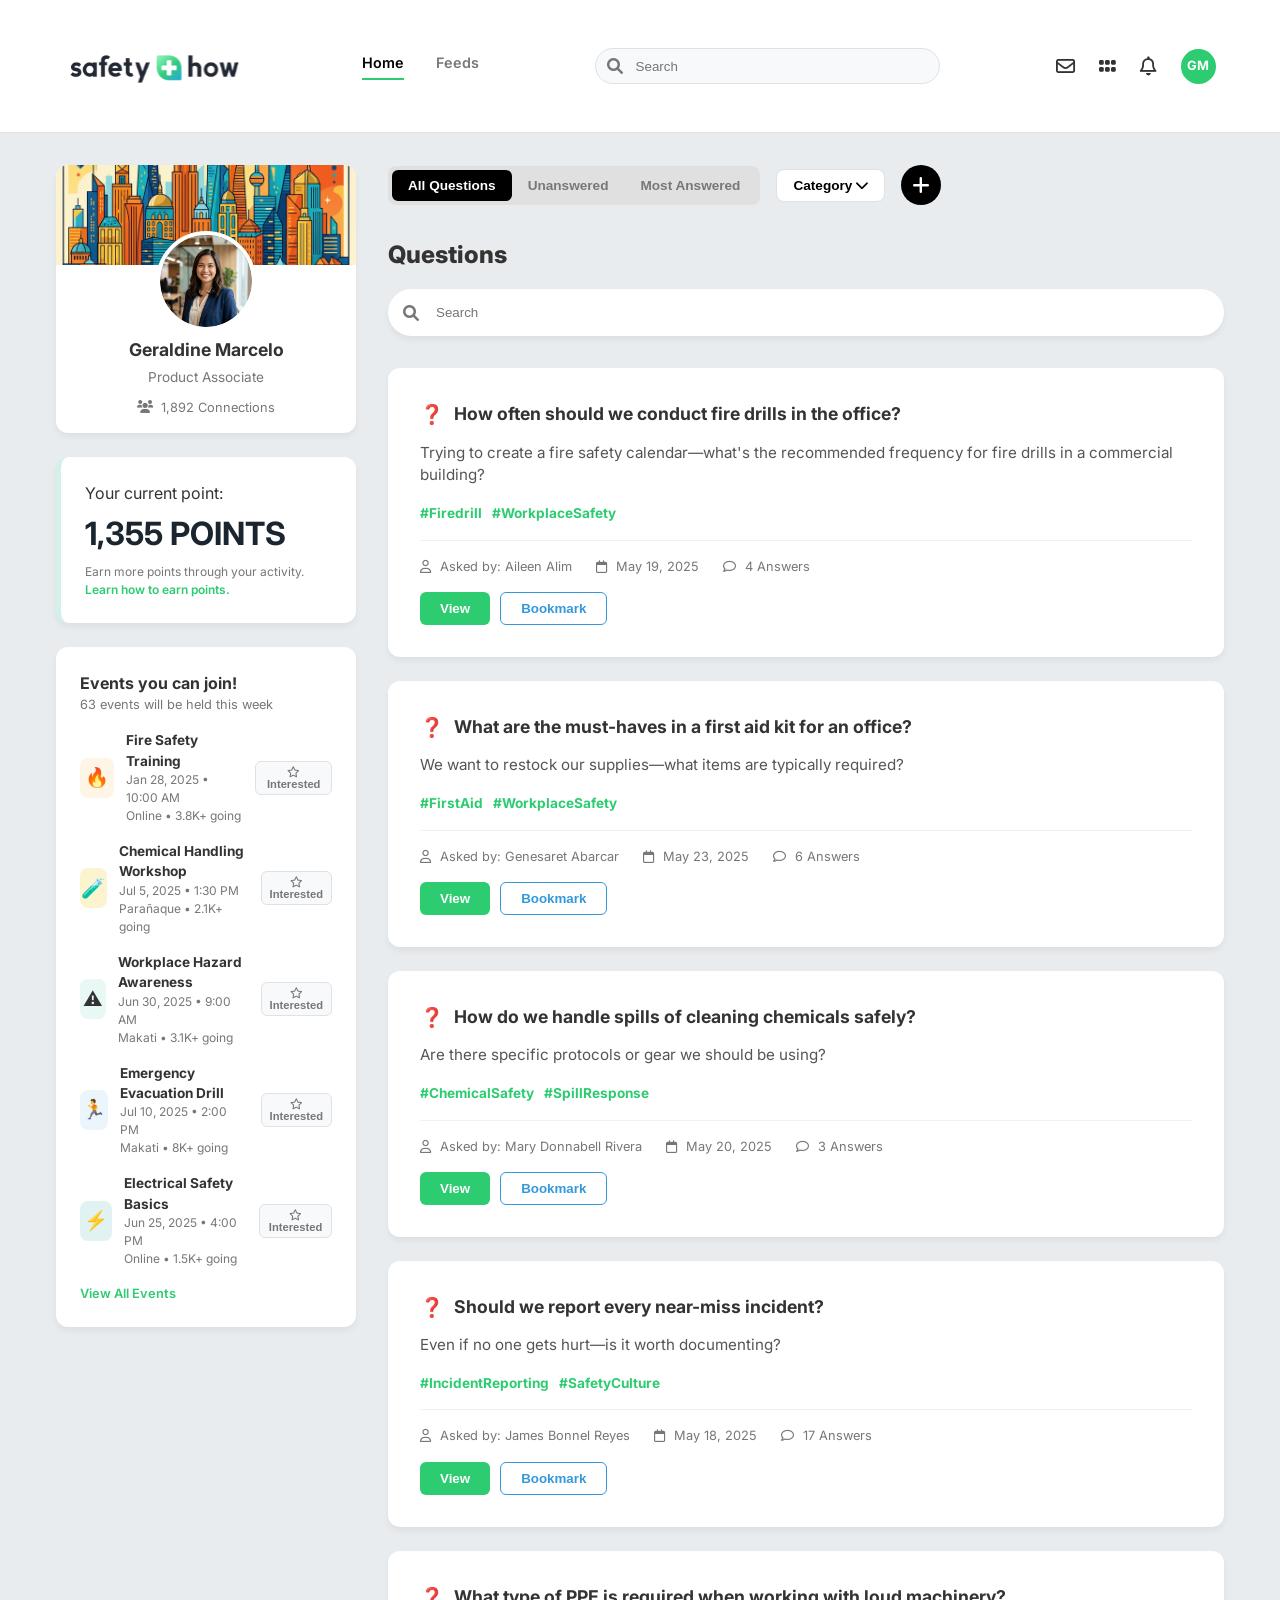
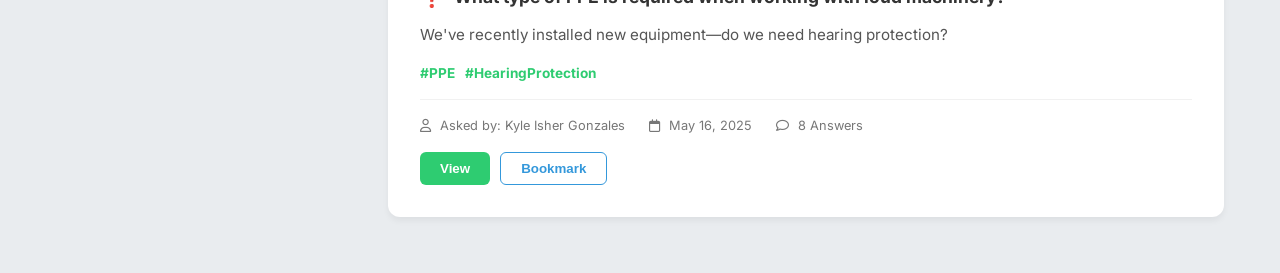
==== index.html @ f2df4d8f "Initial commit: Recreated forum front-end" ====
<!DOCTYPE html>
<html lang="en">

<head>
    <meta charset="UTF-8">
    <meta name="viewport" content="width=device-width, initial-scale=1.0">
    <title>SafetyHow - Community Forum</title>
    <link rel="stylesheet" href="style.css">
    <link href="https://fonts.googleapis.com/css2?family=Inter:wght@400;500;600;700&display=swap" rel="stylesheet">
    <link rel="stylesheet" href="https://cdnjs.cloudflare.com/ajax/libs/font-awesome/6.0.0/css/all.min.css">
</head>

<body>
    <header class="navbar">
        <div class="logo">
            <svg width="182" height="100" viewBox="0 0 182 100" fill="none" xmlns="http://www.w3.org/2000/svg"
                xmlns:xlink="http://www.w3.org/1999/xlink">
                <rect width="181.311" height="100" fill="url(#pattern0_214_4274)" />
                <defs>
                    <pattern id="pattern0_214_4274" patternContentUnits="objectBoundingBox" width="1" height="1">
                        <use xlink:href="#image0_214_4274" transform="matrix(0.000244141 0 0 0.000442654 0 0.293059)" />
                    </pattern>
                    <image id="image0_214_4274" width="4096" height="935" preserveAspectRatio="none"
                        xlink:href="[data-uri]" />
                </defs>
            </svg>

        </div>
        <nav class="nav-links">
            <a href="#" class="active">Home</a>
            <a href="#">Feeds</a>
        </nav>
        <div class="search-bar">
            <i class="fa-solid fa-magnifying-glass"></i>
            <input type="text" placeholder="Search">
        </div>
        <div class="nav-actions">
            <i class="fa-regular fa-envelope"></i>
            <i class="fa-solid fa-grip"></i>
            <i class="fa-regular fa-bell"></i>
            <div class="user-avatar-small">GM</div>
        </div>
    </header>

    <main class="container">
        <aside class="sidebar">
            <div class="profile-card">
                <div class="banner">
                    <img src="city_banner.png" alt="City Banner">
                </div>
                <div class="profile-info">
                    <div class="profile-pic-container">
                        <img src="profile_picture.png" alt="Geraldine Marcelo" class="profile-pic">
                    </div>
                    <h3>Geraldine Marcelo</h3>
                    <p class="title">Product Associate</p>
                    <div class="connections">
                        <i class="fa-solid fa-users"></i>
                        <span>1,892 Connections</span>
                    </div>
                </div>
            </div>

            <div class="points-card">
                <p>Your current point:</p>
                <h2>1,355 POINTS</h2>
                <p class="subtext">Earn more points through your activity. <a href="#">Learn how to earn points.</a></p>
            </div>

            <div class="events-card">
                <h3>Events you can join!</h3>
                <p class="event-count">63 events will be held this week</p>

                <div class="event-list">
                    <div class="event-item">
                        <div class="event-icon orange">🔥</div>
                        <div class="event-details">
                            <h4>Fire Safety Training</h4>
                            <p>Jan 28, 2025 • 10:00 AM</p>
                            <p>Online • 3.8K+ going</p>
                        </div>
                        <button class="interested-btn"><i class="fa-regular fa-star"></i> Interested</button>
                    </div>

                    <div class="event-item">
                        <div class="event-icon yellow">🧪</div>
                        <div class="event-details">
                            <h4>Chemical Handling Workshop</h4>
                            <p>Jul 5, 2025 • 1:30 PM</p>
                            <p>Parañaque • 2.1K+ going</p>
                        </div>
                        <button class="interested-btn"><i class="fa-regular fa-star"></i> Interested</button>
                    </div>

                    <div class="event-item">
                        <div class="event-icon green">⚠️</div>
                        <div class="event-details">
                            <h4>Workplace Hazard Awareness</h4>
                            <p>Jun 30, 2025 • 9:00 AM</p>
                            <p>Makati • 3.1K+ going</p>
                        </div>
                        <button class="interested-btn"><i class="fa-regular fa-star"></i> Interested</button>
                    </div>

                    <div class="event-item">
                        <div class="event-icon blue">🏃</div>
                        <div class="event-details">
                            <h4>Emergency Evacuation Drill</h4>
                            <p>Jul 10, 2025 • 2:00 PM</p>
                            <p>Makati • 8K+ going</p>
                        </div>
                        <button class="interested-btn"><i class="fa-regular fa-star"></i> Interested</button>
                    </div>

                    <div class="event-item">
                        <div class="event-icon teal">⚡</div>
                        <div class="event-details">
                            <h4>Electrical Safety Basics</h4>
                            <p>Jun 25, 2025 • 4:00 PM</p>
                            <p>Online • 1.5K+ going</p>
                        </div>
                        <button class="interested-btn"><i class="fa-regular fa-star"></i> Interested</button>
                    </div>
                </div>
                <a href="#" class="view-all">View All Events</a>
            </div>
        </aside>

        <section class="main-content">
            <div class="content-header">
                <div class="filter-tabs">
                    <button class="tab active">All Questions</button>
                    <button class="tab">Unanswered</button>
                    <button class="tab">Most Answered</button>
                </div>
                <div class="category-dropdown">
                    <button>Category <i class="fa-solid fa-chevron-down"></i></button>
                </div>
                <div class="action-menu-container">
                    <button class="add-btn" id="menuToggle"><i class="fa-solid fa-plus"></i></button>
                    <div class="popout-menu" id="actionMenu">
                        <ul>
                            <li>Edit Question</li>
                            <li>Bookmark Question</li>
                            <li>Share Question</li>
                            <li class="delete">Delete Question</li>
                        </ul>
                    </div>
                </div>
            </div>

            <h1 class="page-title">Questions</h1>

            <div class="main-search">
                <i class="fa-solid fa-magnifying-glass"></i>
                <input type="text" placeholder="Search">
            </div>

            <div class="question-list">
                <article class="question-card">
                    <div class="question-header">
                        <span class="icon">❓</span>
                        <h3>How often should we conduct fire drills in the office?</h3>
                    </div>
                    <p class="question-body">Trying to create a fire safety calendar—what's the recommended frequency
                        for fire drills in a commercial building?</p>
                    <div class="tags">
                        <span class="tag">#Firedrill</span>
                        <span class="tag">#WorkplaceSafety</span>
                    </div>
                    <div class="question-meta">
                        <span class="author"><i class="fa-regular fa-user"></i> Asked by: Aileen Alim</span>
                        <span class="date"><i class="fa-regular fa-calendar"></i> May 19, 2025</span>
                        <span class="answers"><i class="fa-regular fa-comment"></i> 4 Answers</span>
                    </div>
                    <div class="question-actions">
                        <button class="view-btn">View</button>
                        <button class="bookmark-btn">Bookmark</button>
                    </div>
                </article>

                <article class="question-card">
                    <div class="question-header">
                        <span class="icon">❓</span>
                        <h3>What are the must-haves in a first aid kit for an office?</h3>
                    </div>
                    <p class="question-body">We want to restock our supplies—what items are typically required?</p>
                    <div class="tags">
                        <span class="tag">#FirstAid</span>
                        <span class="tag">#WorkplaceSafety</span>
                    </div>
                    <div class="question-meta">
                        <span class="author"><i class="fa-regular fa-user"></i> Asked by: Genesaret Abarcar</span>
                        <span class="date"><i class="fa-regular fa-calendar"></i> May 23, 2025</span>
                        <span class="answers"><i class="fa-regular fa-comment"></i> 6 Answers</span>
                    </div>
                    <div class="question-actions">
                        <button class="view-btn">View</button>
                        <button class="bookmark-btn">Bookmark</button>
                    </div>
                </article>

                <article class="question-card">
                    <div class="question-header">
                        <span class="icon">❓</span>
                        <h3>How do we handle spills of cleaning chemicals safely?</h3>
                    </div>
                    <p class="question-body">Are there specific protocols or gear we should be using?</p>
                    <div class="tags">
                        <span class="tag">#ChemicalSafety</span>
                        <span class="tag">#SpillResponse</span>
                    </div>
                    <div class="question-meta">
                        <span class="author"><i class="fa-regular fa-user"></i> Asked by: Mary Donnabell Rivera</span>
                        <span class="date"><i class="fa-regular fa-calendar"></i> May 20, 2025</span>
                        <span class="answers"><i class="fa-regular fa-comment"></i> 3 Answers</span>
                    </div>
                    <div class="question-actions">
                        <button class="view-btn">View</button>
                        <button class="bookmark-btn">Bookmark</button>
                    </div>
                </article>

                <article class="question-card">
                    <div class="question-header">
                        <span class="icon">❓</span>
                        <h3>Should we report every near-miss incident?</h3>
                    </div>
                    <p class="question-body">Even if no one gets hurt—is it worth documenting?</p>
                    <div class="tags">
                        <span class="tag">#IncidentReporting</span>
                        <span class="tag">#SafetyCulture</span>
                    </div>
                    <div class="question-meta">
                        <span class="author"><i class="fa-regular fa-user"></i> Asked by: James Bonnel Reyes</span>
                        <span class="date"><i class="fa-regular fa-calendar"></i> May 18, 2025</span>
                        <span class="answers"><i class="fa-regular fa-comment"></i> 17 Answers</span>
                    </div>
                    <div class="question-actions">
                        <button class="view-btn">View</button>
                        <button class="bookmark-btn">Bookmark</button>
                    </div>
                </article>

                <article class="question-card">
                    <div class="question-header">
                        <span class="icon">❓</span>
                        <h3>What type of PPE is required when working with loud machinery?</h3>
                    </div>
                    <p class="question-body">We've recently installed new equipment—do we need hearing protection?</p>
                    <div class="tags">
                        <span class="tag">#PPE</span>
                        <span class="tag">#HearingProtection</span>
                    </div>
                    <div class="question-meta">
                        <span class="author"><i class="fa-regular fa-user"></i> Asked by: Kyle Isher Gonzales</span>
                        <span class="date"><i class="fa-regular fa-calendar"></i> May 16, 2025</span>
                        <span class="answers"><i class="fa-regular fa-comment"></i> 8 Answers</span>
                    </div>
                    <div class="question-actions">
                        <button class="view-btn">View</button>
                        <button class="bookmark-btn">Bookmark</button>
                    </div>
                </article>
            </div>
        </section>
    </main>

    <script>
        const toggle = document.getElementById('menuToggle');
        const menu = document.getElementById('actionMenu');

        toggle.addEventListener('click', (e) => {
            e.stopPropagation();
            menu.classList.toggle('show');
        });

        document.addEventListener('click', (e) => {
            if (!menu.contains(e.target) && e.target !== toggle) {
                menu.classList.remove('show');
            }
        });
    </script>
</body>

</html>
---- style.css ----
:root {
    --primary-green: #2ecc71;
    --primary-blue: #3498db;
    --bg-color: #e9ecef;
    --card-bg: #ffffff;
    --text-main: #333333;
    --text-muted: #777777;
    --border-color: #dee2e6;
    --nav-bg: #ffffff;
    --shadow: 0 4px 6px rgba(0, 0, 0, 0.05);
}

* {
    margin: 0;
    padding: 0;
    box-sizing: border-box;
}

body {
    font-family: 'Inter', sans-serif;
    background-color: var(--bg-color);
    color: var(--text-main);
    line-height: 1.5;
}

/* Navbar */
.navbar {
    display: flex;
    align-items: center;
    justify-content: space-between;
    padding: 1rem 5%;
    background: var(--nav-bg);
    border-bottom: 1px solid var(--border-color);
    position: sticky;
    top: 0;
    z-index: 100;
}

.logo {
    display: flex;
    align-items: center;
    gap: 10px;
    text-decoration: none;
    cursor: pointer;
}

.logo-text {
    font-size: 1.4rem;
    font-weight: 800;
    color: #333;
    letter-spacing: -0.5px;
}

.logo-icon {
    background-color: var(--primary-green);
    color: white;
    width: 24px;
    height: 24px;
    display: flex;
    align-items: center;
    justify-content: center;
    border-radius: 6px;
    font-weight: 800;
    font-size: 1.1rem;
    box-shadow: 0 2px 4px rgba(46, 204, 113, 0.2);
}

.nav-links {
    display: flex;
    gap: 2rem;
}

.nav-links a {
    text-decoration: none;
    color: var(--text-muted);
    font-weight: 600;
    font-size: 0.9rem;
}

.nav-links a.active {
    color: #000;
    border-bottom: 2px solid var(--primary-green);
    padding-bottom: 4px;
}

.search-bar {
    position: relative;
    width: 30%;
}

.search-bar i {
    position: absolute;
    left: 12px;
    top: 50%;
    transform: translateY(-50%);
    color: var(--text-muted);
}

.search-bar input {
    width: 100%;
    padding: 0.6rem 1rem 0.6rem 2.5rem;
    border: 1px solid var(--border-color);
    border-radius: 20px;
    outline: none;
    background: #f8f9fa;
}

.nav-actions {
    display: flex;
    align-items: center;
    gap: 1.5rem;
}

.nav-actions i {
    font-size: 1.2rem;
    color: var(--text-main);
    cursor: pointer;
}

.user-avatar-small {
    width: 35px;
    height: 35px;
    background: var(--primary-green);
    color: white;
    border-radius: 50%;
    display: flex;
    align-items: center;
    justify-content: center;
    font-weight: bold;
    font-size: 0.8rem;
}

/* Main Container */
.container {
    display: grid;
    grid-template-columns: 300px 1fr;
    gap: 2rem;
    max-width: 1200px;
    margin: 2rem auto;
    padding: 0 1rem;
}

/* Sidebar */
.sidebar {
    display: flex;
    flex-direction: column;
    gap: 1.5rem;
}

.profile-card {
    background: var(--card-bg);
    border-radius: 12px;
    overflow: hidden;
    box-shadow: var(--shadow);
    text-align: center;
}

.banner {
    height: 100px;
    background: #2c3e50;
    position: relative;
}

.banner img {
    width: 100%;
    height: 100%;
    object-fit: cover;
}

.profile-pic-container {
    margin-top: -50px;
    position: relative;
    z-index: 1;
}

.profile-pic {
    width: 100px;
    height: 100px;
    border-radius: 50%;
    border: 4px solid #fff;
    object-fit: cover;
}

.profile-info {
    padding: 1rem;
}

.profile-info h3 {
    font-size: 1.1rem;
    font-weight: 700;
}

.profile-info .title {
    color: var(--text-muted);
    font-size: 0.85rem;
    margin-top: 4px;
}

.connections {
    display: flex;
    align-items: center;
    justify-content: center;
    gap: 8px;
    margin-top: 10px;
    color: var(--text-muted);
    font-size: 0.8rem;
}

.points-card {
    background: #fff;
    border-radius: 12px;
    padding: 1.5rem;
    box-shadow: var(--shadow);
    border-left: 5px solid #d1f2eb;
}

.points-card h2 {
    font-size: 2rem;
    color: #1a252f;
    margin: 5px 0;
}

.points-card .subtext {
    font-size: 0.75rem;
    color: var(--text-muted);
}

.points-card a {
    color: var(--primary-green);
    text-decoration: none;
    font-weight: 600;
}

.events-card {
    background: var(--card-bg);
    border-radius: 12px;
    padding: 1.5rem;
    box-shadow: var(--shadow);
}

.events-card h3 {
    font-size: 1rem;
    font-weight: 700;
}

.event-count {
    font-size: 0.8rem;
    color: var(--text-muted);
    margin-bottom: 1rem;
}

.event-item {
    display: flex;
    align-items: center;
    gap: 12px;
    margin-bottom: 1rem;
}

.event-icon {
    width: 40px;
    height: 40px;
    border-radius: 8px;
    display: flex;
    align-items: center;
    justify-content: center;
    font-size: 1.2rem;
}

.event-icon.orange { background: #fef5e7; }
.event-icon.yellow { background: #fcf3cf; }
.event-icon.green { background: #e8f8f5; }
.event-icon.blue { background: #ebf5fb; }
.event-icon.teal { background: #e0f2f1; }

.event-details h4 {
    font-size: 0.85rem;
    font-weight: 700;
}

.event-details p {
    font-size: 0.75rem;
    color: var(--text-muted);
}

.interested-btn {
    margin-left: auto;
    background: #f8f9fa;
    border: 1px solid var(--border-color);
    padding: 4px 8px;
    border-radius: 6px;
    font-size: 0.7rem;
    cursor: pointer;
    font-weight: 600;
    color: var(--text-muted);
}

.view-all {
    display: block;
    text-align: left;
    color: var(--primary-green);
    font-size: 0.8rem;
    text-decoration: none;
    font-weight: 600;
    margin-top: 10px;
}

/* Main Content */
.main-content {
    background: transparent;
}

.content-header {
    display: flex;
    align-items: center;
    gap: 1rem;
    margin-bottom: 2rem;
}

.filter-tabs {
    background: #e0e0e0;
    padding: 4px;
    border-radius: 8px;
    display: flex;
}

.tab {
    padding: 8px 16px;
    border: none;
    background: transparent;
    border-radius: 6px;
    font-size: 0.85rem;
    font-weight: 600;
    cursor: pointer;
    color: var(--text-muted);
}

.tab.active {
    background: #000;
    color: #fff;
}

.category-dropdown button {
    padding: 8px 16px;
    border: 1px solid var(--border-color);
    background: #fff;
    border-radius: 8px;
    font-size: 0.85rem;
    font-weight: 600;
    cursor: pointer;
}

.add-btn {
    width: 40px;
    height: 40px;
    background: #000;
    color: #fff;
    border: none;
    border-radius: 50%;
    cursor: pointer;
    display: flex;
    align-items: center;
    justify-content: center;
    font-size: 1.2rem;
    transition: transform 0.2s;
}

.add-btn:active {
    transform: scale(0.95);
}

.action-menu-container {
    position: relative;
}

.popout-menu {
    position: absolute;
    top: 50px;
    right: 0;
    background: #fff;
    border-radius: 12px;
    box-shadow: 0 10px 25px rgba(0,0,0,0.1);
    width: 220px;
    display: none;
    z-index: 1000;
    overflow: hidden;
    border: 1px solid var(--border-color);
}

.popout-menu.show {
    display: block;
    animation: slideIn 0.2s ease-out;
}

@keyframes slideIn {
    from { opacity: 0; transform: translateY(-10px); }
    to { opacity: 1; transform: translateY(0); }
}

.popout-menu ul {
    list-style: none;
}

.popout-menu li {
    padding: 1rem 1.5rem;
    font-size: 0.95rem;
    font-weight: 500;
    cursor: pointer;
    transition: background 0.2s;
    color: #2c3e50;
}

.popout-menu li:hover {
    background: #f8f9fa;
}

.popout-menu li.delete {
    color: #e67e22; /* Orange-red color from image */
}

.page-title {
    font-size: 1.5rem;
    font-weight: 800;
    margin-bottom: 1rem;
}

.main-search {
    position: relative;
    margin-bottom: 2rem;
}

.main-search i {
    position: absolute;
    left: 15px;
    top: 50%;
    transform: translateY(-50%);
    color: var(--text-muted);
}

.main-search input {
    width: 100%;
    padding: 1rem 1.5rem 1rem 3rem;
    border: none;
    border-radius: 30px;
    background: #fff;
    box-shadow: var(--shadow);
    outline: none;
}

/* Question Cards */
.question-card {
    background: #fff;
    border-radius: 12px;
    padding: 2rem;
    margin-bottom: 1.5rem;
    box-shadow: var(--shadow);
}

.question-header {
    display: flex;
    align-items: center;
    gap: 10px;
    margin-bottom: 0.8rem;
}

.question-header .icon {
    font-size: 1.2rem;
}

.question-header h3 {
    font-size: 1.1rem;
    font-weight: 700;
}

.question-body {
    font-size: 0.95rem;
    color: #555;
    margin-bottom: 1rem;
}

.tags {
    display: flex;
    gap: 10px;
    margin-bottom: 1rem;
}

.tag {
    color: var(--primary-green);
    font-weight: 700;
    font-size: 0.85rem;
}

.question-meta {
    display: flex;
    gap: 1.5rem;
    color: var(--text-muted);
    font-size: 0.8rem;
    border-top: 1px solid #f1f1f1;
    padding-top: 1rem;
    margin-bottom: 1rem;
}

.question-meta i {
    margin-right: 5px;
}

.question-actions {
    display: flex;
    gap: 10px;
}

.view-btn {
    background: var(--primary-green);
    color: #fff;
    border: none;
    padding: 8px 20px;
    border-radius: 6px;
    font-weight: 600;
    cursor: pointer;
}

.bookmark-btn {
    background: transparent;
    color: var(--primary-blue);
    border: 1px solid var(--primary-blue);
    padding: 8px 20px;
    border-radius: 6px;
    font-weight: 600;
    cursor: pointer;
}

@media (max-width: 900px) {
    .container {
        grid-template-columns: 1fr;
    }
    .sidebar {
        display: none;
    }
}
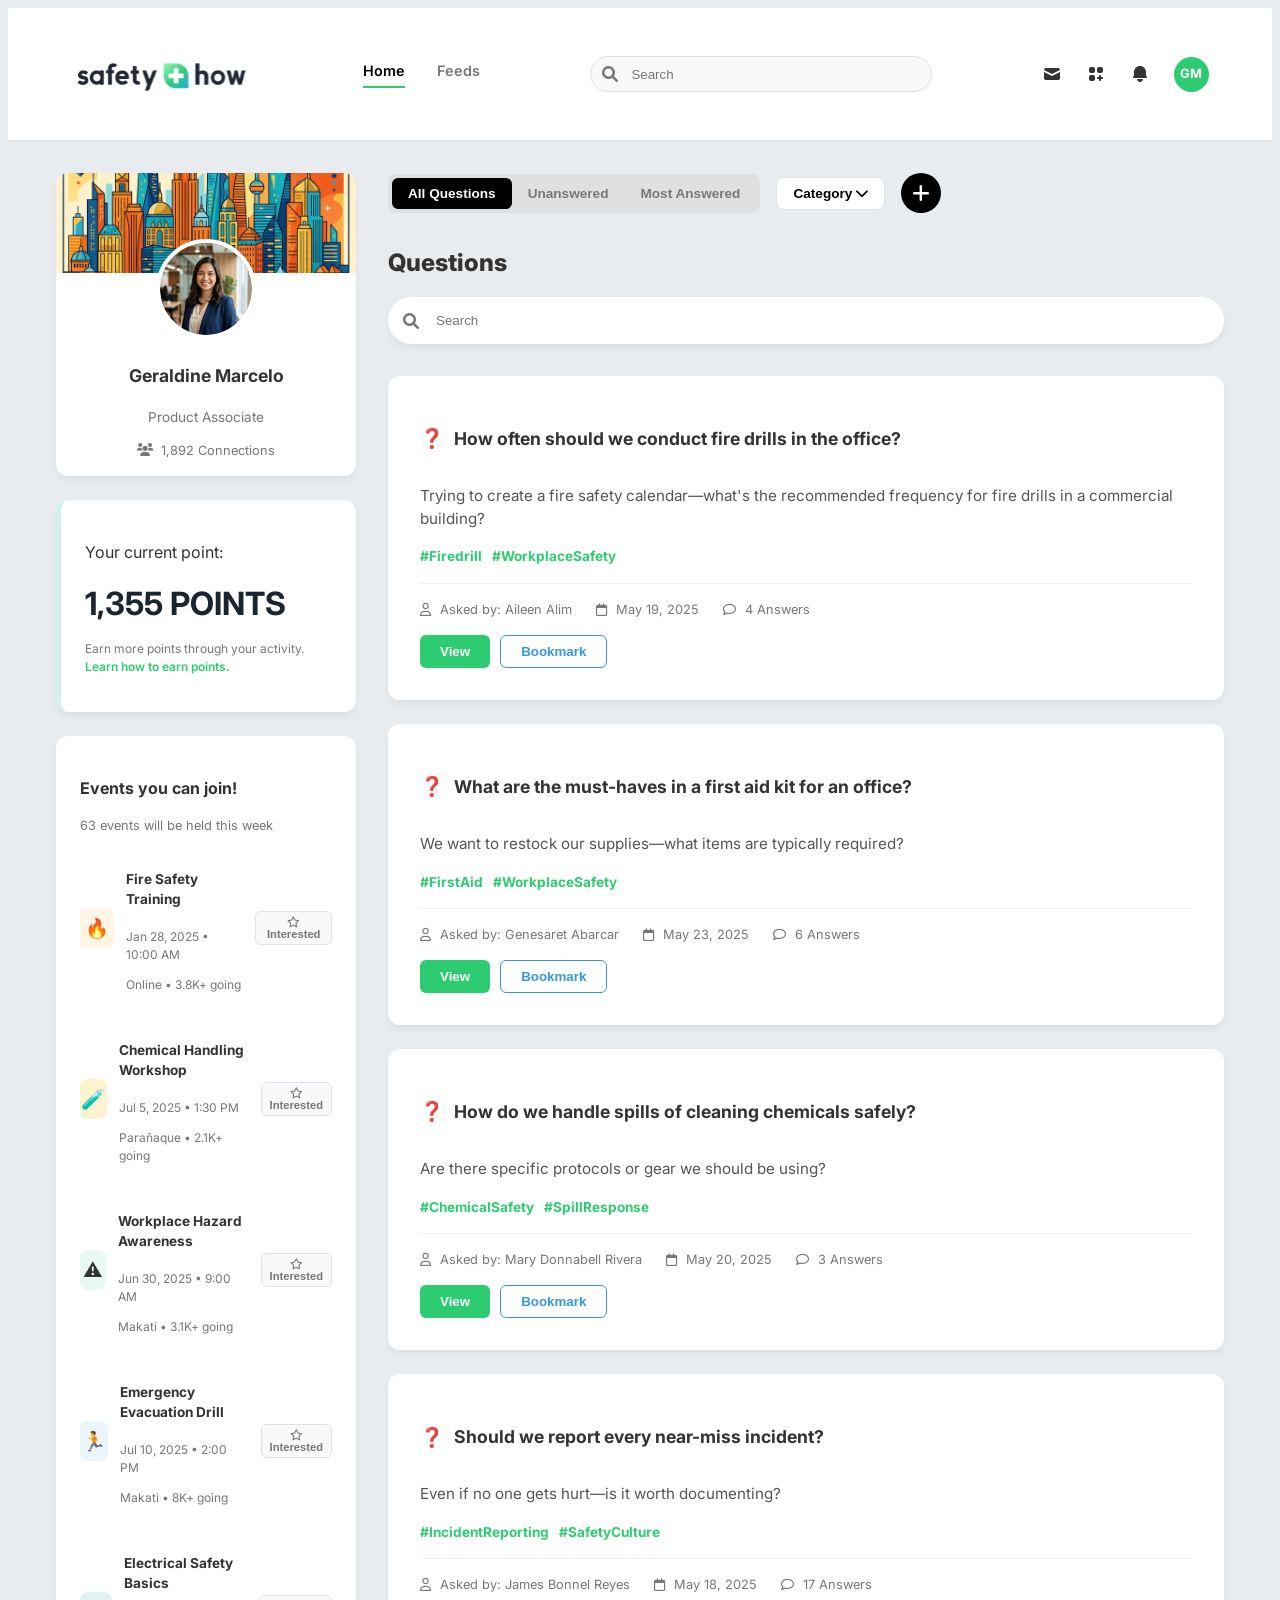
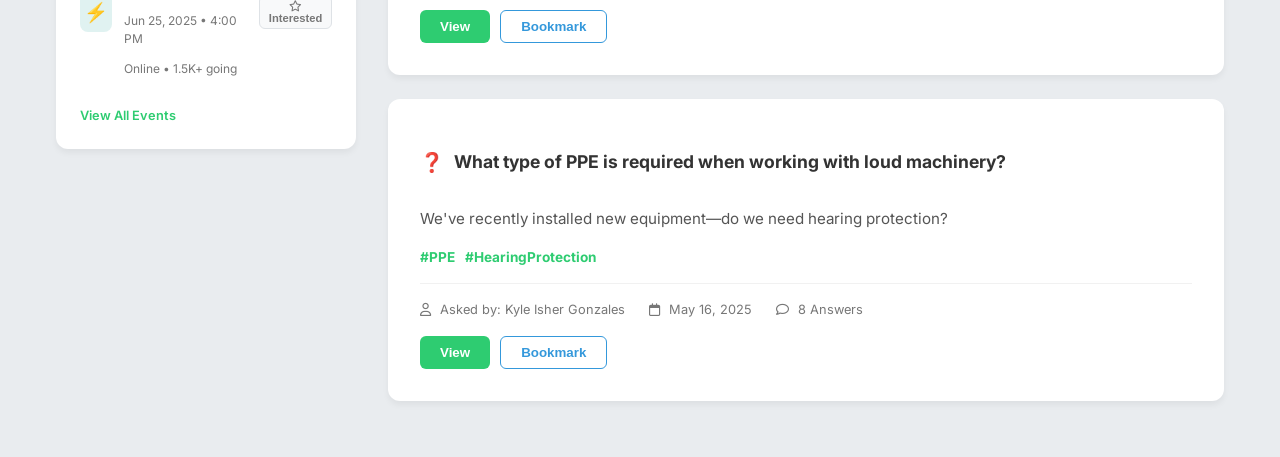
==== commit 80ba7800: "feat: Implement a "Write Question" feature with a dedicated form, local storage persistence, dynamic" ====
--- a/index.html
+++ b/index.html
@@ -35,14 +35,25 @@
             <input type="text" placeholder="Search">
         </div>
         <div class="nav-actions">
-            <i class="fa-regular fa-envelope"></i>
-            <i class="fa-solid fa-grip"></i>
-            <i class="fa-regular fa-bell"></i>
+            <svg width="20" height="20" viewBox="0 0 32 32" fill="none" xmlns="http://www.w3.org/2000/svg" class="nav-svg-icon">
+                <path d="M3.20402 9.4143L15.9992 15.8111L28.7944 9.4143C28.747 8.59901 28.3898 7.83268 27.7957 7.27227C27.2017 6.71185 26.4159 6.39975 25.5992 6.3999H6.39922C5.58255 6.39975 4.79673 6.71185 4.2027 7.27227C3.60867 7.83268 3.25139 8.59901 3.20402 9.4143Z" fill="currentColor"/>
+                <path d="M28.7992 12.9887L15.9992 19.3887L3.19922 12.9887V22.3999C3.19922 23.2486 3.53636 24.0625 4.13648 24.6626C4.73659 25.2628 5.55053 25.5999 6.39922 25.5999H25.5992C26.4479 25.5999 27.2618 25.2628 27.862 24.6626C28.4621 24.0625 28.7992 23.2486 28.7992 22.3999V12.9887Z" fill="currentColor"/>
+            </svg>
+            <svg width="20" height="20" viewBox="0 0 32 32" fill="none" xmlns="http://www.w3.org/2000/svg" class="nav-svg-icon">
+                <path d="M8.00078 4.7998C6.23347 4.7998 4.80078 6.23249 4.80078 7.9998V11.1998C4.80078 12.9671 6.23347 14.3998 8.00078 14.3998H11.2008C12.9681 14.3998 14.4008 12.9671 14.4008 11.1998V7.9998C14.4008 6.23249 12.9681 4.7998 11.2008 4.7998H8.00078Z" fill="currentColor"/>
+                <path d="M8.00078 17.5998C6.23347 17.5998 4.80078 19.0325 4.80078 20.7998V23.9998C4.80078 25.7671 6.23347 27.1998 8.00078 27.1998H11.2008C12.9681 27.1998 14.4008 25.7671 14.4008 23.9998V20.7998C14.4008 19.0325 12.9681 17.5998 11.2008 17.5998H8.00078Z" fill="currentColor"/>
+                <path d="M17.6008 7.9998C17.6008 6.23249 19.0335 4.7998 20.8008 4.7998H24.0008C25.7681 4.7998 27.2008 6.23249 27.2008 7.9998V11.1998C27.2008 12.9671 25.7681 14.3998 24.0008 14.3998H20.8008C19.0335 14.3998 17.6008 12.9671 17.6008 11.1998V7.9998Z" fill="currentColor"/>
+                <path d="M22.4008 17.5998C23.2844 17.5998 24.0008 18.3161 24.0008 19.1998V20.7998H25.6008C26.4844 20.7998 27.2008 21.5162 27.2008 22.3998C27.2008 23.2835 26.4844 23.9998 25.6008 23.9998H24.0008V25.5998C24.0008 26.4835 23.2844 27.1998 22.4008 27.1998C21.5171 27.1998 20.8008 26.4835 20.8008 25.5998V23.9998H19.2008C18.3171 23.9998 17.6008 23.2835 17.6008 22.3998C17.6008 21.5161 18.3171 20.7998 19.2008 20.7998H20.8008V19.1998C20.8008 18.3161 21.5171 17.5998 22.4008 17.5998Z" fill="currentColor"/>
+            </svg>
+            <svg width="20" height="20" viewBox="0 0 32 32" fill="none" xmlns="http://www.w3.org/2000/svg" class="nav-svg-icon">
+                <path d="M16.0008 3.2002C10.6989 3.2002 6.40083 7.49826 6.40083 12.8002V18.5375L5.26946 19.6688C4.81186 20.1264 4.67497 20.8146 4.92262 21.4125C5.17027 22.0104 5.75369 22.4002 6.40083 22.4002H25.6008C26.248 22.4002 26.8314 22.0104 27.079 21.4125C27.3267 20.8146 27.1898 20.1264 26.7322 19.6688L25.6008 18.5375V12.8002C25.6008 7.49826 21.3028 3.2002 16.0008 3.2002Z" fill="currentColor"/>
+                <path d="M16.0008 28.8002C13.3498 28.8002 11.2008 26.6512 11.2008 24.0002H20.8008C20.8008 26.6512 18.6517 28.8002 16.0008 28.8002Z" fill="currentColor"/>
+            </svg>
             <div class="user-avatar-small">GM</div>
         </div>
     </header>
 
-    <main class="container">
+    <main class="container" id="mainContainer">
         <aside class="sidebar">
             <div class="profile-card">
                 <div class="banner">
@@ -126,7 +137,7 @@
             </div>
         </aside>
 
-        <section class="main-content">
+        <section class="main-content" id="mainFeed">
             <div class="content-header">
                 <div class="filter-tabs">
                     <button class="tab active">All Questions</button>
@@ -140,10 +151,10 @@
                     <button class="add-btn" id="menuToggle"><i class="fa-solid fa-plus"></i></button>
                     <div class="popout-menu" id="actionMenu">
                         <ul>
-                            <li>Edit Question</li>
-                            <li>Bookmark Question</li>
-                            <li>Share Question</li>
-                            <li class="delete">Delete Question</li>
+                            <li><i class="fa-regular fa-pen-to-square"></i> Edit Question</li>
+                            <li><i class="fa-regular fa-bookmark"></i> Bookmark Question</li>
+                            <li><i class="fa-regular fa-share-from-square"></i> Share Question</li>
+                            <li class="delete"><i class="fa-regular fa-trash-can"></i> Delete Question</li>
                         </ul>
                     </div>
                 </div>
@@ -156,7 +167,7 @@
                 <input type="text" placeholder="Search">
             </div>
 
-            <div class="question-list">
+            <div class="question-list" id="questionList">
                 <article class="question-card">
                     <div class="question-header">
                         <span class="icon">❓</span>
@@ -264,7 +275,46 @@
                 </article>
             </div>
         </section>
+
+        <!-- Write Question Section -->
+        <section class="main-content" id="writeQuestionSection" style="display: none;">
+            <button class="go-back-btn" id="goBackBtn">
+                <i class="fa-solid fa-arrow-left"></i> Go back
+            </button>
+
+            <div class="write-card">
+                <h2 class="write-title">Write a Question</h2>
+
+                <div class="form-group">
+                    <label>Question</label>
+                    <input type="text" id="questionTitle" placeholder="What's on your mind?">
+                </div>
+
+                <div class="form-group">
+                    <label>Question Description</label>
+                    <textarea id="questionDesc" rows="8"></textarea>
+                </div>
+
+                <div class="form-group">
+                    <label>Keywords (Optional)</label>
+                    <input type="text" id="questionKeywords" placeholder="e.g. #Safety #Health">
+                </div>
+
+                <div class="form-actions">
+                    <button class="cancel-btn" id="cancelForm">CANCEL</button>
+                    <button class="save-btn" id="saveQuestion">SAVE</button>
+                </div>
+            </div>
+        </section>
     </main>
+
+    <!-- Loading Overlay -->
+    <div id="loadingOverlay" class="loading-overlay" style="display: none;">
+        <div class="loader-container">
+            <div class="spinner"></div>
+            <p>Posting your question...</p>
+        </div>
+    </div>
 
     <script>
         const toggle = document.getElementById('menuToggle');
@@ -280,6 +330,149 @@
                 menu.classList.remove('show');
             }
         });
+        // Navigation active state toggle
+        const navLinks = document.querySelectorAll('.nav-links a');
+        navLinks.forEach(link => {
+            link.addEventListener('click', (e) => {
+                const text = link.textContent.trim().toLowerCase();
+                if (text === 'home' || text === 'feeds') {
+                    e.preventDefault();
+                    navLinks.forEach(l => l.classList.remove('active'));
+                    link.classList.add('active');
+                    // Return to feed if in write section
+                    showSection('mainFeed');
+                }
+            });
+        });
+
+        // Write Question Form Logic
+        const shareBtn = Array.from(document.querySelectorAll('.popout-menu li')).find(li => li.textContent.includes('Share Question'));
+        const mainFeed = document.getElementById('mainFeed');
+        const writeSection = document.getElementById('writeQuestionSection');
+        const saveBtn = document.getElementById('saveQuestion');
+        const cancelBtn = document.getElementById('cancelForm');
+        const goBackBtn = document.getElementById('goBackBtn');
+        const questionList = document.getElementById('questionList');
+
+        // Persistence Logic
+        const STORAGE_KEY = 'safety_how_questions';
+
+        function getSavedQuestions() {
+            const saved = localStorage.getItem(STORAGE_KEY);
+            return saved ? JSON.parse(saved) : [];
+        }
+
+        function saveQuestionToStorage(question) {
+            const questions = getSavedQuestions();
+            questions.unshift(question); // Newest first
+            localStorage.setItem(STORAGE_KEY, JSON.stringify(questions));
+        }
+
+        function createQuestionHTML(title, desc, keywords, time = 'Just now') {
+            const article = document.createElement('article');
+            article.className = 'question-card';
+            
+            let tagsHtml = '';
+            if (keywords) {
+                keywords.split(' ').forEach(tag => {
+                    const cleanTag = tag.trim().startsWith('#') ? tag.trim() : '#' + tag.trim();
+                    tagsHtml += `<span class="tag">${cleanTag}</span> `;
+                });
+            }
+
+            article.innerHTML = `
+                <div class="question-header">
+                    <div class="icon">💬</div>
+                    <h3>${title}</h3>
+                </div>
+                <p class="question-body">${desc}</p>
+                <div class="tags">${tagsHtml}</div>
+                <div class="question-meta">
+                    <span><i class="fa-regular fa-clock"></i> ${time}</span>
+                    <span><i class="fa-regular fa-comment"></i> 0 Comments</span>
+                    <span><i class="fa-regular fa-thumbs-up"></i> 0 Likes</span>
+                </div>
+                <div class="question-actions">
+                    <button class="view-btn">View full question</button>
+                    <button class="bookmark-btn">Bookmark</button>
+                </div>
+            `;
+            return article;
+        }
+
+        function loadAndRenderQuestions() {
+            const questions = getSavedQuestions();
+            questions.forEach(q => {
+                const card = createQuestionHTML(q.title, q.desc, q.keywords, q.time || 'Recently');
+                questionList.appendChild(card);
+            });
+        }
+
+        // Initialize saved questions on load
+        loadAndRenderQuestions();
+
+        function showSection(sectionId) {
+            if (sectionId === 'mainFeed') {
+                mainFeed.style.display = 'block';
+                writeSection.style.display = 'none';
+            } else {
+                mainFeed.style.display = 'none';
+                writeSection.style.display = 'block';
+                window.scrollTo(0, 0);
+            }
+        }
+
+        shareBtn.addEventListener('click', () => {
+            menu.classList.remove('show');
+            showSection('writeQuestionSection');
+        });
+
+        cancelBtn.addEventListener('click', () => showSection('mainFeed'));
+        goBackBtn.addEventListener('click', () => showSection('mainFeed'));
+
+        saveBtn.addEventListener('click', () => {
+            const title = document.getElementById('questionTitle').value.trim();
+            const desc = document.getElementById('questionDesc').value.trim();
+            const keywords = document.getElementById('questionKeywords').value.trim();
+
+            if (!title || !desc) {
+                alert("It has to be something written before it will be posted. Both Question and Description are required.");
+                return;
+            }
+
+            // Show loading transition
+            const loadingOverlay = document.getElementById('loadingOverlay');
+            loadingOverlay.style.display = 'flex';
+
+            // Simulate loading for 3 seconds
+            setTimeout(() => {
+                const newQuestion = { 
+                    title, 
+                    desc, 
+                    keywords, 
+                    time: 'Just now' 
+                };
+
+                // Save to persistence
+                saveQuestionToStorage(newQuestion);
+
+                // Prepend to UI
+                const newCard = createQuestionHTML(title, desc, keywords);
+                questionList.insertBefore(newCard, questionList.firstChild);
+
+                // Clear form and return
+                document.getElementById('questionTitle').value = '';
+                document.getElementById('questionDesc').value = '';
+                document.getElementById('questionKeywords').value = '';
+                
+                // Hide loading and show feed
+                loadingOverlay.style.display = 'none';
+                showSection('mainFeed');
+                
+                // Scroll to the new question
+                window.scrollTo(0, 0);
+            }, 3000);
+        });
     </script>
 </body>
 
--- a/style.css
+++ b/style.css
@@ -11,7 +11,7 @@
 }
 
 * {
-    margin: 0;
+    margin: 1;
     padding: 0;
     box-sizing: border-box;
 }
@@ -111,10 +111,12 @@
     gap: 1.5rem;
 }
 
-.nav-actions i {
+.nav-actions i,
+.nav-svg-icon {
     font-size: 1.2rem;
     color: var(--text-main);
     cursor: pointer;
+    vertical-align: middle;
 }
 
 .user-avatar-small {
@@ -266,11 +268,25 @@
     font-size: 1.2rem;
 }
 
-.event-icon.orange { background: #fef5e7; }
-.event-icon.yellow { background: #fcf3cf; }
-.event-icon.green { background: #e8f8f5; }
-.event-icon.blue { background: #ebf5fb; }
-.event-icon.teal { background: #e0f2f1; }
+.event-icon.orange {
+    background: #fef5e7;
+}
+
+.event-icon.yellow {
+    background: #fcf3cf;
+}
+
+.event-icon.green {
+    background: #e8f8f5;
+}
+
+.event-icon.blue {
+    background: #ebf5fb;
+}
+
+.event-icon.teal {
+    background: #e0f2f1;
+}
 
 .event-details h4 {
     font-size: 0.85rem;
@@ -378,7 +394,7 @@
     right: 0;
     background: #fff;
     border-radius: 12px;
-    box-shadow: 0 10px 25px rgba(0,0,0,0.1);
+    box-shadow: 0 10px 25px rgba(0, 0, 0, 0.1);
     width: 220px;
     display: none;
     z-index: 1000;
@@ -392,8 +408,15 @@
 }
 
 @keyframes slideIn {
-    from { opacity: 0; transform: translateY(-10px); }
-    to { opacity: 1; transform: translateY(0); }
+    from {
+        opacity: 0;
+        transform: translateY(-10px);
+    }
+
+    to {
+        opacity: 1;
+        transform: translateY(0);
+    }
 }
 
 .popout-menu ul {
@@ -414,7 +437,8 @@
 }
 
 .popout-menu li.delete {
-    color: #e67e22; /* Orange-red color from image */
+    color: #e67e22;
+    /* Orange-red color from image */
 }
 
 .page-title {
@@ -532,7 +556,150 @@
     .container {
         grid-template-columns: 1fr;
     }
+
     .sidebar {
         display: none;
     }
 }
+
+/* Write Question Section */
+.go-back-btn {
+    display: flex;
+    align-items: center;
+    gap: 10px;
+    background: #e9ecef;
+    border: 1px solid var(--border-color);
+    padding: 8px 16px;
+    border-radius: 4px;
+    font-weight: 600;
+    color: #4a5568;
+    cursor: pointer;
+    margin-bottom: 2rem;
+    transition: background 0.2s;
+    font-size: 0.9rem;
+}
+
+.go-back-btn:hover {
+    background: #edf2f7;
+}
+
+.write-card {
+    background: #fff;
+    border-radius: 12px;
+    padding: 2.5rem;
+    box-shadow: 0 4px 20px rgba(0,0,0,0.05);
+}
+
+.write-title {
+    font-size: 1.5rem;
+    font-weight: 700;
+    margin-bottom: 2rem;
+    color: #1a202c;
+}
+
+.form-group {
+    margin-bottom: 1.5rem;
+}
+
+.form-group label {
+    display: block;
+    font-weight: 600;
+    margin-bottom: 8px;
+    font-size: 0.95rem;
+    color: #2d3748;
+}
+
+.form-group input,
+.form-group textarea {
+    width: 100%;
+    padding: 0.8rem 1rem;
+    border: 1px solid #cbd5e0;
+    border-radius: 8px;
+    outline: none;
+    font-family: inherit;
+    font-size: 1rem;
+    transition: border-color 0.2s, box-shadow 0.2s;
+}
+
+.form-group input:focus,
+.form-group textarea:focus {
+    border-color: var(--primary-green);
+    box-shadow: 0 0 0 3px rgba(46, 204, 113, 0.1);
+}
+
+.form-actions {
+    display: flex;
+    justify-content: flex-end;
+    gap: 1rem;
+    margin-top: 2rem;
+}
+
+.save-btn {
+    background: #2ecc71; /* Exact color from image */
+    color: #fff;
+    border: none;
+    padding: 10px 25px;
+    border-radius: 4px;
+    font-weight: 600;
+    cursor: pointer;
+    font-size: 0.9rem;
+    transition: opacity 0.2s;
+}
+
+.cancel-btn {
+    background: #a0aec0; /* Exact color from image */
+    color: #fff;
+    border: none;
+    padding: 10px 25px;
+    border-radius: 4px;
+    font-weight: 600;
+    cursor: pointer;
+    font-size: 0.9rem;
+    transition: opacity 0.2s;
+}
+
+.save-btn:hover,
+.cancel-btn:hover {
+    opacity: 0.9;
+}
+
+/* Loading Overlay */
+.loading-overlay {
+    position: fixed;
+    top: 0;
+    left: 0;
+    width: 100%;
+    height: 100%;
+    background: rgba(255, 255, 255, 0.85);
+    backdrop-filter: blur(5px);
+    display: flex;
+    justify-content: center;
+    align-items: center;
+    z-index: 10000;
+}
+
+.loader-container {
+    text-align: center;
+}
+
+.spinner {
+    width: 60px;
+    height: 60px;
+    border: 6px solid #f3f3f3;
+    border-top: 6px solid #2ecc71;
+    border-radius: 50%;
+    animation: spin 1s linear infinite;
+    margin: 0 auto 20px;
+}
+
+@keyframes spin {
+    0% { transform: rotate(0deg); }
+    100% { transform: rotate(360deg); }
+}
+
+.loader-container p {
+    font-weight: 700;
+    color: #1a202c;
+    font-size: 1.2rem;
+    letter-spacing: -0.02em;
+}
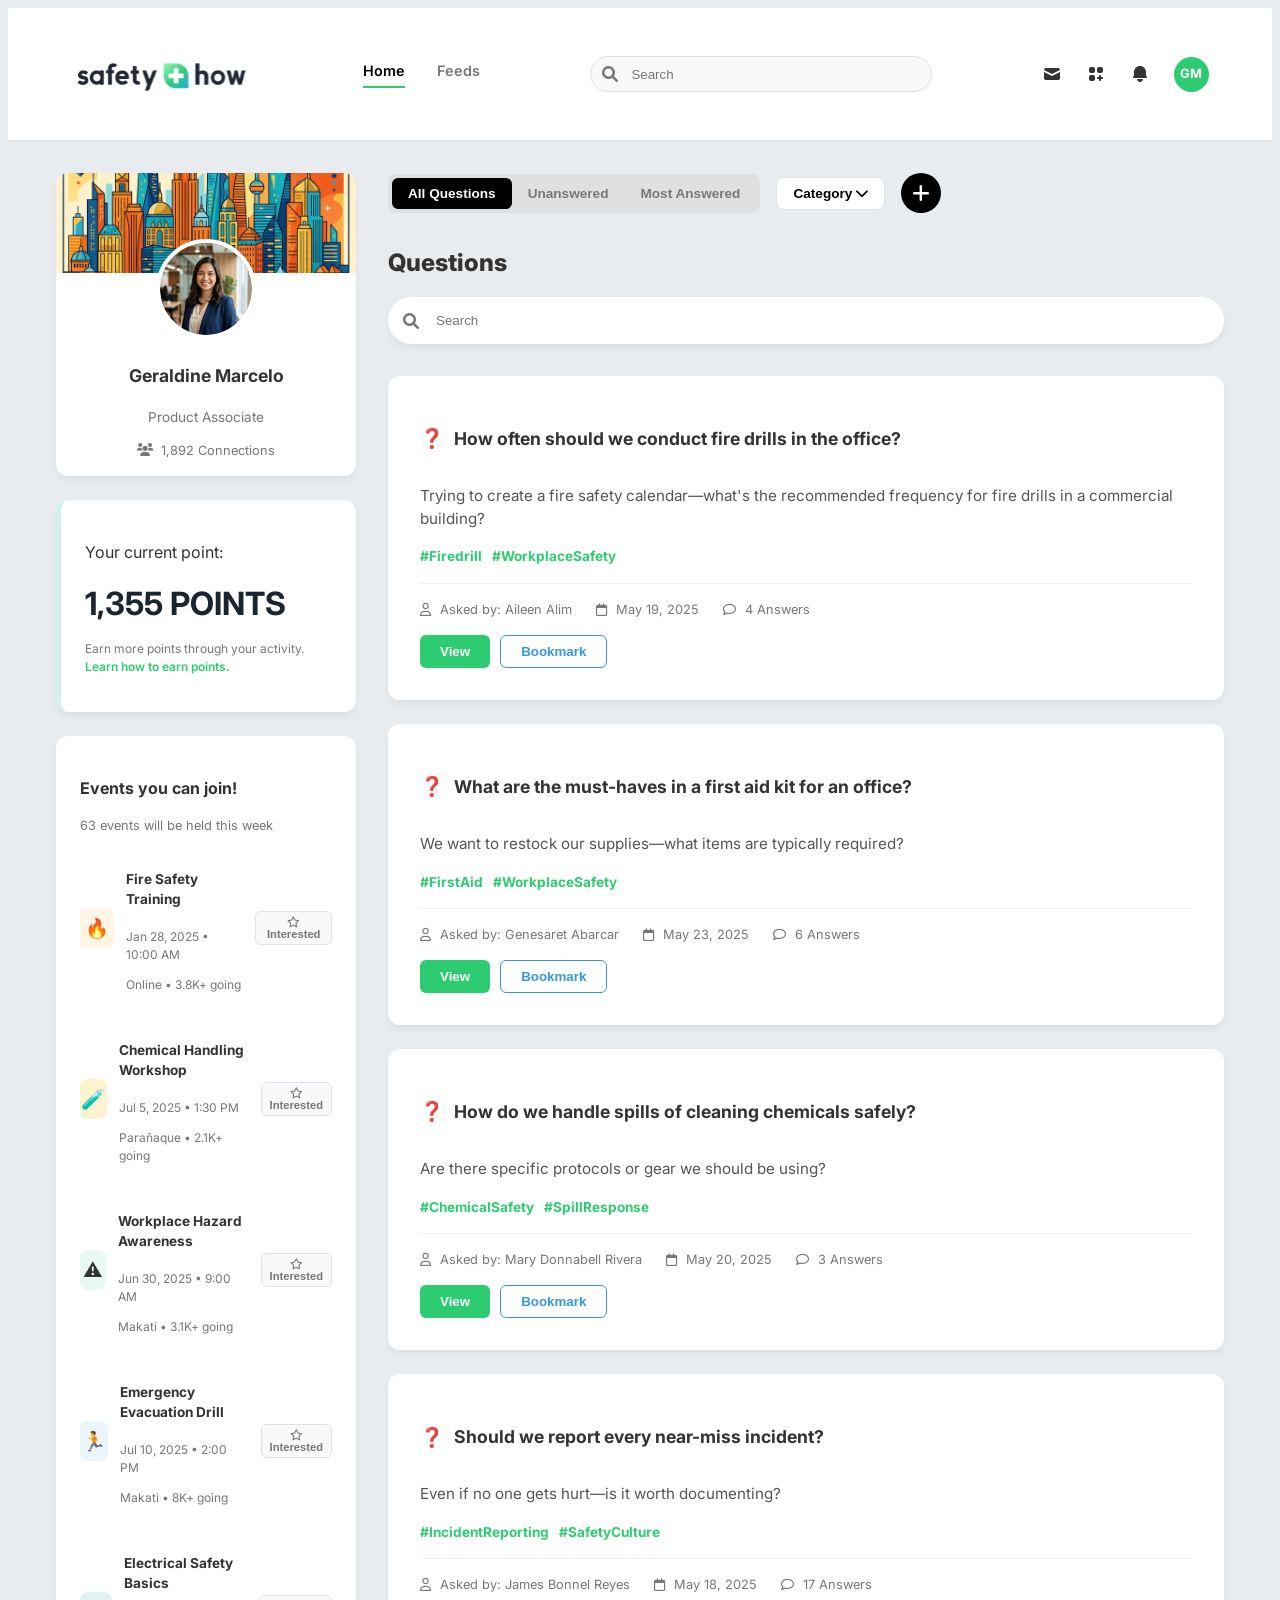
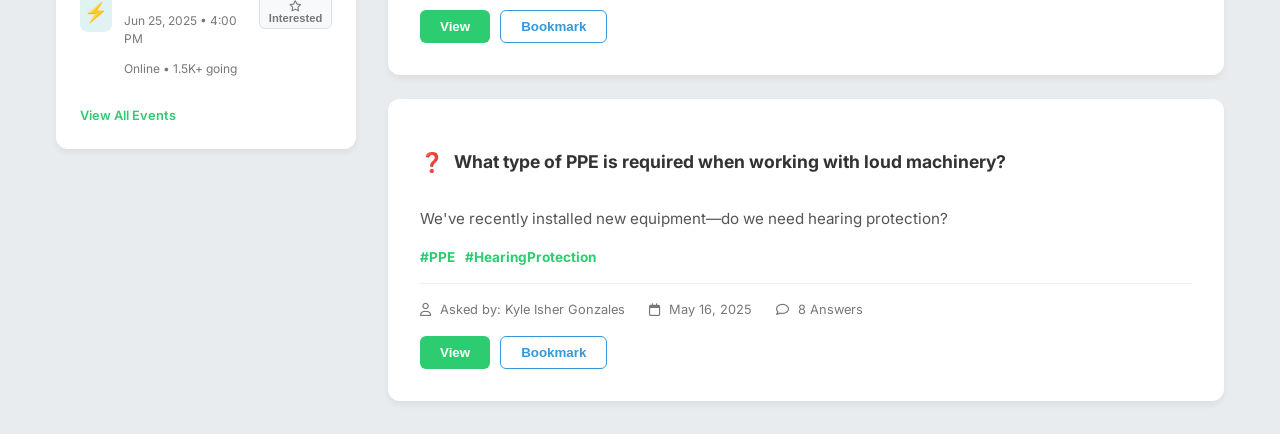
==== commit 70ea88f9: "feat: Implement initial dashboard UI including navigation, sidebar, and content sections with associ" ====
--- a/index.html
+++ b/index.html
@@ -1,479 +1,11 @@
 <!DOCTYPE html>
 <html lang="en">
-
 <head>
     <meta charset="UTF-8">
-    <meta name="viewport" content="width=device-width, initial-scale=1.0">
+    <meta http-equiv="refresh" content="0; url=./src/index.html">
     <title>SafetyHow - Community Forum</title>
-    <link rel="stylesheet" href="style.css">
-    <link href="https://fonts.googleapis.com/css2?family=Inter:wght@400;500;600;700&display=swap" rel="stylesheet">
-    <link rel="stylesheet" href="https://cdnjs.cloudflare.com/ajax/libs/font-awesome/6.0.0/css/all.min.css">
 </head>
-
 <body>
-    <header class="navbar">
-        <div class="logo">
-            <svg width="182" height="100" viewBox="0 0 182 100" fill="none" xmlns="http://www.w3.org/2000/svg"
-                xmlns:xlink="http://www.w3.org/1999/xlink">
-                <rect width="181.311" height="100" fill="url(#pattern0_214_4274)" />
-                <defs>
-                    <pattern id="pattern0_214_4274" patternContentUnits="objectBoundingBox" width="1" height="1">
-                        <use xlink:href="#image0_214_4274" transform="matrix(0.000244141 0 0 0.000442654 0 0.293059)" />
-                    </pattern>
-                    <image id="image0_214_4274" width="4096" height="935" preserveAspectRatio="none"
-                        xlink:href="[data-uri]